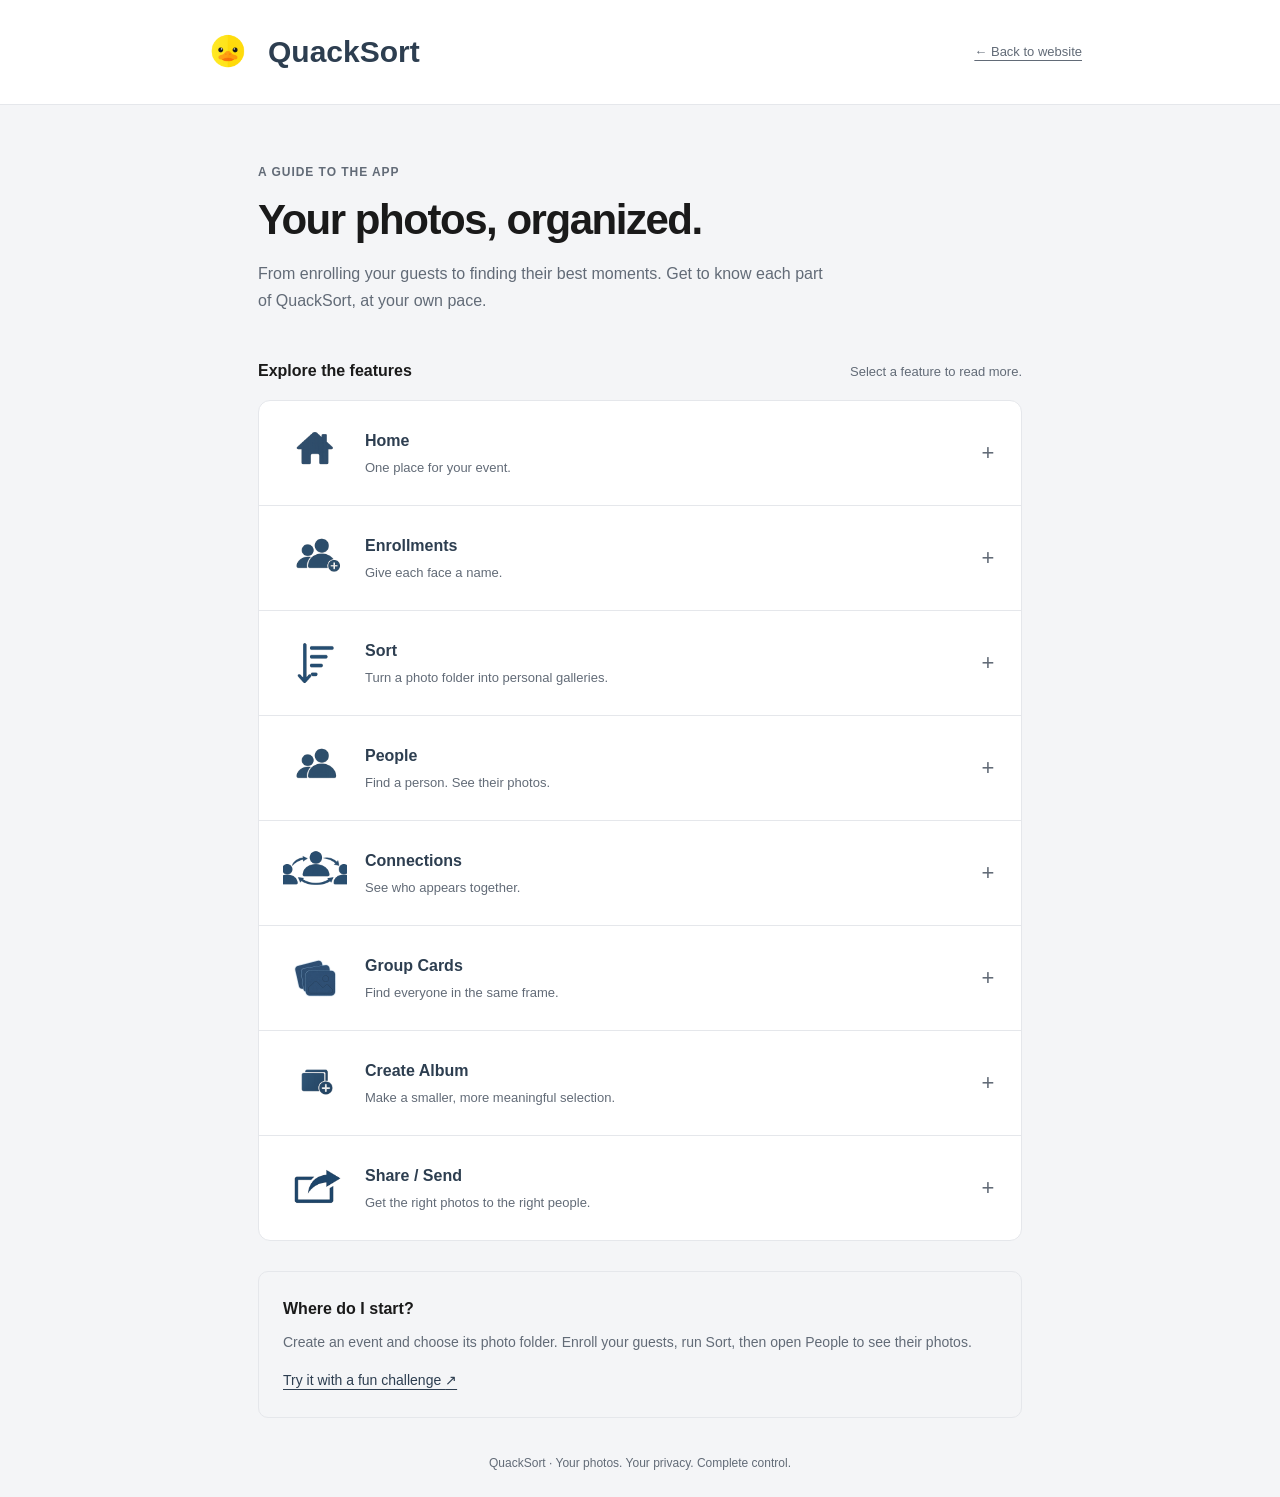
==== features.html @ 6c2e8587 "major changes in know more about page" ====
<!DOCTYPE html>
<html lang="en">
<head>
  <meta charset="utf-8">
  <meta name="viewport" content="width=device-width, initial-scale=1">
  <title>Features · QuackSort</title>
  <meta name="description" content="A simple guide to enrolling people, sorting event photos, finding groups, creating albums, and sharing with QuackSort.">
  <link rel="icon" href="QuackSort.png" type="image/png">
  <link rel="stylesheet" href="features.css">
</head>
<body>
<header class="topbar"><nav aria-label="Main navigation"><a class="brand" href="index.html"><img src="QuackSort.png" alt=""><span>QuackSort</span></a><a class="back" href="index.html">← Back to website</a></nav></header>
<main>
  <header class="intro"><p class="eyebrow">A guide to the app</p><h1>Your photos, organized.</h1><p>From enrolling your guests to finding their best moments. Get to know each part of QuackSort, at your own pace.</p></header>
  <section aria-labelledby="features-heading">
    <div class="section-heading"><h2 id="features-heading">Explore the features</h2><p>Select a feature to read more.</p></div>
    <div class="feature-list">
      <details class="feature" name="features" id="home">
        <summary><img class="feature-icon" src="resources/q_home.png" alt=""><span class="feature-label"><strong>Home</strong><span>One place for your event.</span></span><span class="indicator" aria-hidden="true"></span></summary>
        <div class="description"><p>Create or select an event and choose its photo folder. Home also gives you access to event registration and the enrollment link.</p><ol><li>Select the event you want to work on.</li><li>Set the Event Directory to the folder containing its photos.</li><li>Register the event for online enrollment, if you want guests to sign up through a link.</li></ol></div>
      </details>
      <details class="feature" name="features" id="enroll">
        <summary><img class="feature-icon" src="resources/q_enroll.png" alt=""><span class="feature-label"><strong>Enrollments</strong><span>Give each face a name.</span></span><span class="indicator" aria-hidden="true"></span></summary>
        <div class="description"><p>Enroll people so QuackSort knows who to look for in your event photos. Guests can also register through an enrollment link.</p><ol><li>Add a person with their details and a clear face photo.</li><li>Share the enrollment link when guests need to register themselves.</li><li>Use Sync Enrollments to bring their registrations into the selected event.</li></ol><figure class="example"><div class="example-images"><img src="challenges/images/maya.svg" alt="Illustrated example guest Maya" loading="lazy"><img src="challenges/images/alex.svg" alt="Illustrated example guest Alex" loading="lazy"><img src="challenges/images/leo.svg" alt="Illustrated example guest Leo" loading="lazy"></div><figcaption>Example guests from the challenge. Your event uses your own guests’ photos.</figcaption></figure></div>
      </details>
      <details class="feature" name="features" id="sort">
        <summary><img class="feature-icon" src="resources/q_sort.png" alt=""><span class="feature-label"><strong>Sort</strong><span>Turn a photo folder into personal galleries.</span></span><span class="indicator" aria-hidden="true"></span></summary>
        <div class="description"><p>QuackSort matches enrolled faces and organizes matching photos into folders for each person. A group photo can appear in more than one person’s folder.</p><ol><li>Enroll your guests and choose your event photo folder.</li><li>Start Sort and let the app find matching faces.</li><li>Review the person-wise results. Use Auto Sort to process incoming photos automatically.</li></ol><figure class="demo"><video muted loop playsinline controls preload="none" poster="resources/demos/sort.webp" aria-label="Photo sorting demonstration"><source src="resources/demos/sort.mp4" type="video/mp4"><a href="resources/demos/sort.mp4">Watch the demonstration</a></video></figure></div>
      </details>
      <details class="feature" name="features" id="people">
        <summary><img class="feature-icon" src="resources/q_people.png" alt=""><span class="feature-label"><strong>People</strong><span>Find a person. See their photos.</span></span><span class="indicator" aria-hidden="true"></span></summary>
        <div class="description"><p>Browse the people enrolled in your event, open their galleries, and manage their details.</p><ol><li>Search for the person you need.</li><li>Open their gallery to review the photos matched to them.</li></ol><figure class="demo"><video muted loop playsinline controls preload="none" poster="resources/demos/people.webp" aria-label="People and personal gallery demonstration"><source src="resources/demos/people.mp4" type="video/mp4"><a href="resources/demos/people.mp4">Watch the demonstration</a></video></figure></div>
      </details>
      <details class="feature" name="features" id="connections">
        <summary><img class="feature-icon" src="resources/q_connection.png" alt=""><span class="feature-label"><strong>Connections</strong><span>See who appears together.</span></span><span class="indicator" aria-hidden="true"></span></summary>
        <div class="description"><p>Explore a graph of people who share photos. Connections help you find moments featuring a particular pair of people.</p><ol><li>Select a connection between two people in the graph.</li><li>Review the photos they appear in together in the image panel.</li></ol><figure class="demo"><video muted loop playsinline controls preload="none" poster="resources/demos/connections.webp" aria-label="Connections graph demonstration"><source src="resources/demos/connections.mp4" type="video/mp4"><a href="resources/demos/connections.mp4">Watch the demonstration</a></video></figure></div>
      </details>
      <details class="feature" name="features" id="groups">
        <summary><img class="feature-icon" src="resources/q_group_cards.png" alt=""><span class="feature-label"><strong>Group Cards</strong><span>Find everyone in the same frame.</span></span><span class="indicator" aria-hidden="true"></span></summary>
        <div class="description"><p>Find photos containing everyone you select. Use it to look for a family photo, a group of friends, or a particular combination of guests.</p><ol><li>Select one or more people.</li><li>Review photos that include all selected people.</li><li>Change your selection to explore a different group.</li></ol><figure class="demo"><video muted loop playsinline controls preload="none" poster="resources/demos/group-cards.webp" aria-label="Group Cards selection demonstration"><source src="resources/demos/group-cards.mp4" type="video/mp4"><a href="resources/demos/group-cards.mp4">Watch the demonstration</a></video></figure></div>
      </details>
      <details class="feature" name="features" id="album">
        <summary><img class="feature-icon" src="resources/q_create.png" alt=""><span class="feature-label"><strong>Create Album</strong><span>Make a smaller, more meaningful selection.</span></span><span class="indicator" aria-hidden="true"></span></summary>
        <div class="description"><p>Build an album from your photo collection. Choose the approach that fits what you want to make.</p><ol><li><strong>Regular Album:</strong> create a curated selection of strong photos from a source folder.</li><li><strong>Concept Album:</strong> use reference images to find photos matching visual themes.</li><li>Review the selection before sharing it.</li></ol><figure class="demo"><video muted loop playsinline controls preload="none" poster="resources/demos/albums.webp" aria-label="Regular and Concept Album demonstration"><source src="resources/demos/albums.mp4" type="video/mp4"><a href="resources/demos/albums.mp4">Watch the demonstration</a></video></figure></div>
      </details>
      <details class="feature" name="features" id="share">
        <summary><img class="feature-icon" src="resources/q_share_enrollment_link.png" alt=""><span class="feature-label"><strong>Share / Send</strong><span>Get the right photos to the right people.</span></span><span class="indicator" aria-hidden="true"></span></summary>
        <div class="description"><p>Share selected folders through the app’s QuackShare or Google Drive options.</p><ol><li>Choose the folder you want to share.</li><li>Select a sharing option and follow its setup steps.</li></ol><p>Face matching runs on your device. Online enrollment and sharing use the online services you choose.</p></div>
      </details>
    </div>
  </section>
  <aside class="getting-started"><h2>Where do I start?</h2><p>Create an event and choose its photo folder. Enroll your guests, run Sort, then open People to see their photos.</p><a href="challenges/">Try it with a fun challenge <span aria-hidden="true">↗</span></a></aside>
  <footer>QuackSort · Your photos. Your privacy. Complete control.</footer>
</main>
<script>
  // Also enforce a single open feature in browsers without named-details support.
  document.querySelectorAll('.feature').forEach(feature => {
    feature.addEventListener('toggle', () => {
      if (feature.open) document.querySelectorAll('.feature').forEach(other => {
        if (other !== feature) other.open = false;
      });
    });
  });
  const reducedMotion = window.matchMedia('(prefers-reduced-motion: reduce)');
  const videos = [...document.querySelectorAll('.demo video')];
  function syncDemo(video) {
    if (!video.closest('details').open || document.hidden || reducedMotion.matches) {
      video.pause();
    } else {
      video.play().catch(() => { /* Native controls remain available if autoplay is blocked. */ });
    }
  }
  videos.forEach(video => {
    video.closest('details').addEventListener('toggle', () => {
      if (!video.closest('details').open) { video.pause(); video.currentTime = 0; }
      else syncDemo(video);
    });
  });
  document.addEventListener('visibilitychange', () => videos.forEach(syncDemo));
  reducedMotion.addEventListener('change', () => videos.forEach(syncDemo));
</script>
</body>
</html>
---- features.css ----
:root { color-scheme: light; --background: #f4f5f7; --ink: #1a1a1a; --muted: #626b77; --line: #e5e7eb; --accent: #2d3e50; }
* { box-sizing: border-box; }
body { margin: 0; background: var(--background); color: var(--ink); font: 15px/1.65 Inter, -apple-system, BlinkMacSystemFont, "Segoe UI", sans-serif; }
a { color: var(--accent); text-underline-offset: 4px; }
a:focus-visible, summary:focus-visible { outline: 3px solid #0085af; outline-offset: 5px; border-radius: 5px; }
.topbar { background: #fff; border-bottom: 1px solid var(--line); }
nav { max-width: 940px; margin: auto; padding: 18px 28px; display: flex; align-items: center; justify-content: space-between; gap: 20px; }
.brand { display: flex; align-items: center; gap: 10px; text-decoration: none; font-weight: 650; font-size: 30px; }
.brand img { width: 60px; height: 68px; object-fit: contain; }
.back { font-size: 13px; color: var(--muted); }
main { max-width: 820px; margin: auto; padding: 58px 28px 24px; }
.intro { margin-bottom: 44px; max-width: 580px; }
.eyebrow { color: var(--muted); font-size: 12px; font-weight: 600; letter-spacing: .08em; text-transform: uppercase; margin: 0 0 12px; }
h1 { font-size: clamp(30px, 5vw, 42px); font-weight: 650; line-height: 1.2; letter-spacing: -.035em; margin: 0 0 16px; }
.intro > p:last-child { color: var(--muted); font-size: 16px; margin: 0; }
h2 { font-size: 16px; font-weight: 600; margin: 0; }
.section-heading { margin-bottom: 16px; display: flex; justify-content: space-between; align-items: baseline; gap: 12px; }
.section-heading p { margin: 0; color: var(--muted); font-size: 13px; }
.feature-list { border: 1px solid var(--line); border-radius: 12px; background: white; overflow: hidden; }
.feature + .feature { border-top: 1px solid var(--line); }
summary { display: flex; align-items: center; gap: 18px; padding: 20px 24px; cursor: pointer; list-style: none; }
summary::-webkit-details-marker { display: none; }
summary:hover { background: #fafbfc; }
summary:focus-visible { outline-offset: -4px; }
.feature-icon { width: 64px; height: 64px; object-fit: contain; flex-shrink: 0; }
.feature-label { display: grid; gap: 2px; flex: 1; }
.feature-label strong { font-size: 16px; font-weight: 600; color: var(--accent); }
.feature-label > span { color: var(--muted); font-size: 13px; }
.indicator { width: 18px; text-align: center; color: var(--muted); font-size: 22px; font-weight: 300; }
.indicator::before { content: '+'; }
details[open] .indicator::before { content: '−'; }
.description { padding: 0 24px 26px 106px; }
.description > p { margin: 0 0 16px; }
ol { margin: 0; padding-left: 20px; color: var(--muted); font-size: 14px; }
li + li { margin-top: 6px; }
.example { margin: 22px 0 0; padding-top: 20px; border-top: 1px solid var(--line); }
.example-images { display: flex; gap: 10px; }
.example-images img { width: calc((100% - 20px) / 3); height: 92px; object-fit: cover; border-radius: 6px; background: var(--background); }
figcaption { color: var(--muted); font-size: 11px; margin-top: 9px; }
.getting-started { margin-top: 30px; padding: 24px; border: 1px solid var(--line); border-radius: 10px; }
.getting-started p { color: var(--muted); margin: 8px 0 14px; font-size: 14px; }
.getting-started a { font-size: 14px; }
footer { padding-top: 36px; color: var(--muted); font-size: 12px; text-align: center; }
@media (max-width: 540px) {
  nav { padding: 14px 20px; } .brand { font-size: 25px; gap: 6px; } .brand img { width: 48px; height: 56px; } .back { font-size: 12px; }
  main { padding: 36px 16px 22px; } .intro { margin-bottom: 32px; }
  .section-heading { display: block; } .section-heading p { margin-top: 4px; }
  summary { padding: 18px 16px; gap: 12px; } .feature-icon { width: 52px; height: 52px; }
  .description { padding: 0 20px 24px; } .example-images img { height: 74px; }
}

.demo { margin: 24px 0 0; }
.demo video { display: block; width: 100%; height: auto; aspect-ratio: 1280 / 752; background: #f4f5f7; border: 1px solid var(--line); border-radius: 8px; }
.demo figcaption { font-size: 12px; line-height: 1.6; }
@media (max-width: 380px) { nav { gap: 10px; padding-inline: 16px; } .brand { font-size: 22px; } .brand img { width: 40px; height: 48px; } }
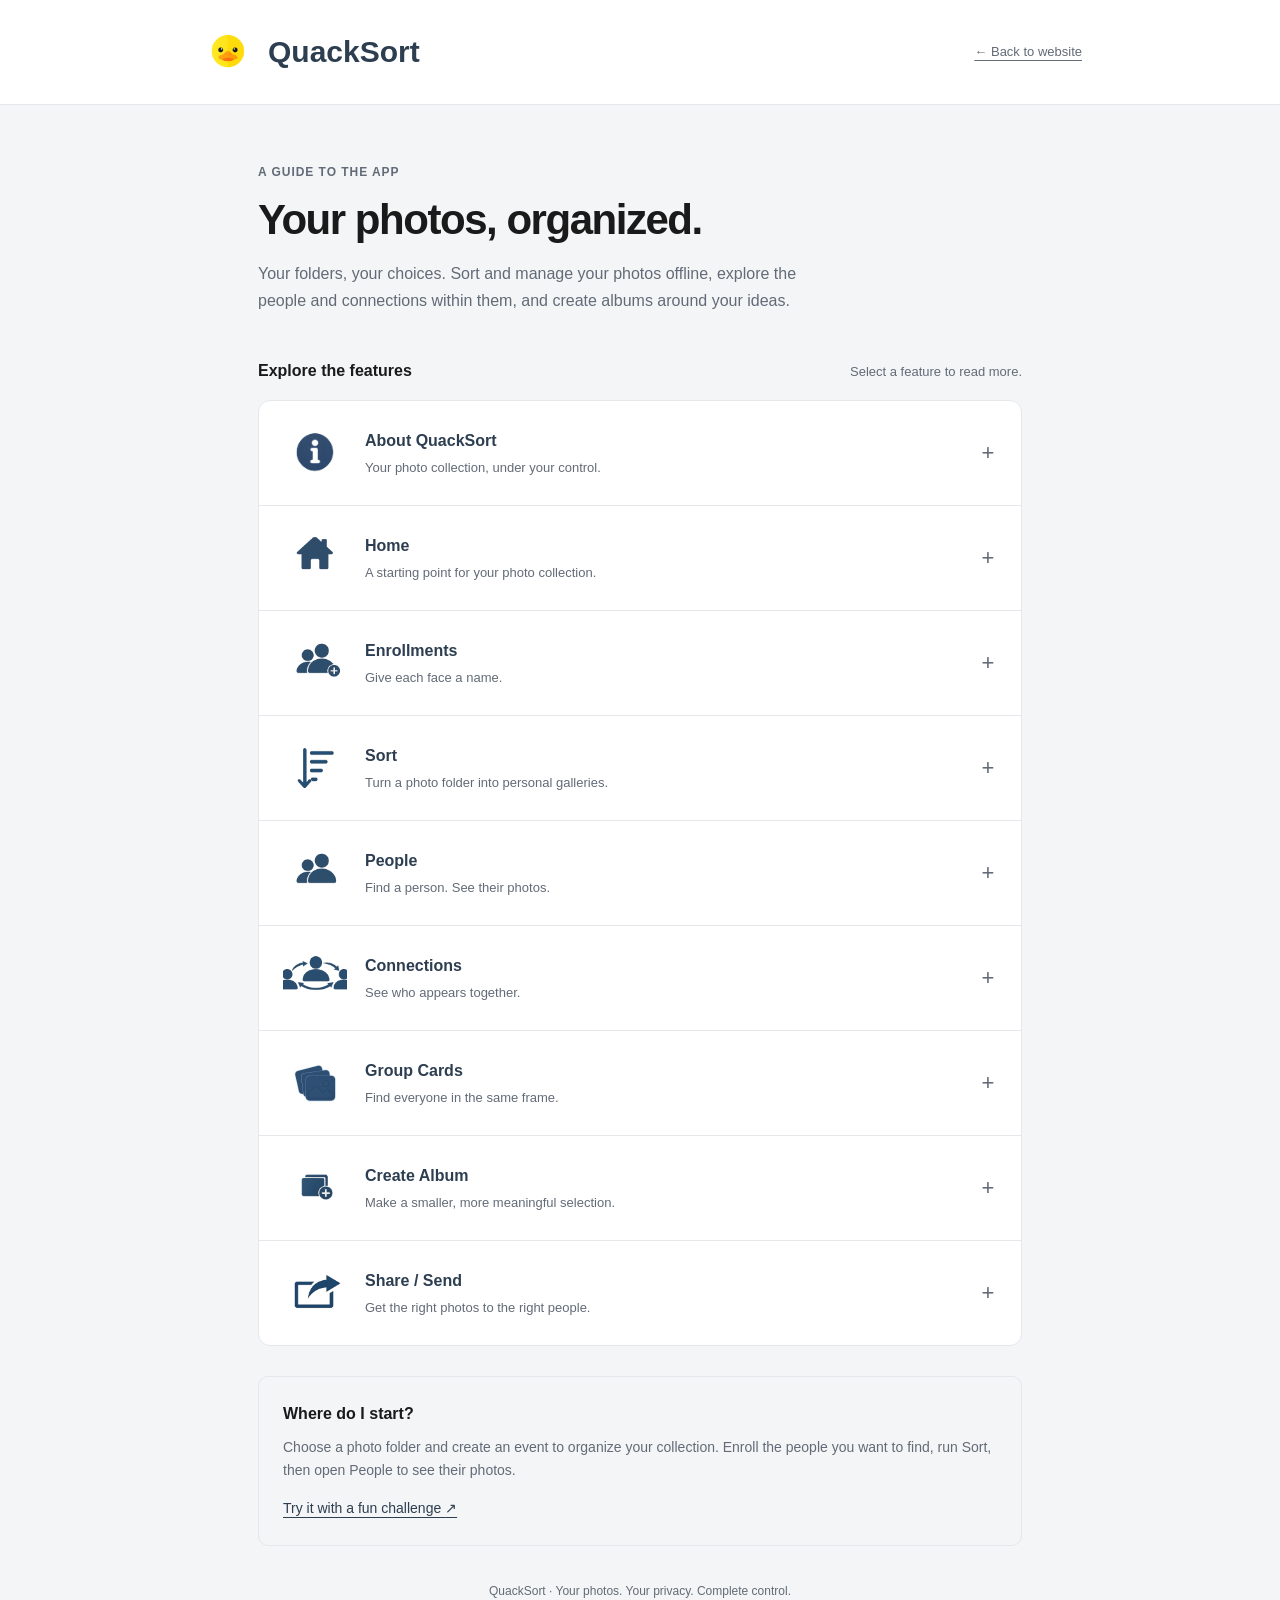
==== commit 4445b663: "major changes in know more about page" ====
--- a/features.html
+++ b/features.html
@@ -4,32 +4,36 @@
   <meta charset="utf-8">
   <meta name="viewport" content="width=device-width, initial-scale=1">
   <title>Features · QuackSort</title>
-  <meta name="description" content="A simple guide to enrolling people, sorting event photos, finding groups, creating albums, and sharing with QuackSort.">
+  <meta name="description" content="Sort and manage your photos offline with QuackSort. Choose your folders, explore connections between people, create themed albums, and share when you choose.">
   <link rel="icon" href="QuackSort.png" type="image/png">
   <link rel="stylesheet" href="features.css">
 </head>
 <body>
 <header class="topbar"><nav aria-label="Main navigation"><a class="brand" href="index.html"><img src="QuackSort.png" alt=""><span>QuackSort</span></a><a class="back" href="index.html">← Back to website</a></nav></header>
 <main>
-  <header class="intro"><p class="eyebrow">A guide to the app</p><h1>Your photos, organized.</h1><p>From enrolling your guests to finding their best moments. Get to know each part of QuackSort, at your own pace.</p></header>
+  <header class="intro"><p class="eyebrow">A guide to the app</p><h1>Your photos, organized.</h1><p>Your folders, your choices. Sort and manage your photos offline, explore the people and connections within them, and create albums around your ideas.</p></header>
   <section aria-labelledby="features-heading">
     <div class="section-heading"><h2 id="features-heading">Explore the features</h2><p>Select a feature to read more.</p></div>
     <div class="feature-list">
+      <details class="feature" name="features" id="about">
+        <summary><img class="feature-icon" src="resources/q_info.png" alt=""><span class="feature-label"><strong>About QuackSort</strong><span>Your photo collection, under your control.</span></span><span class="indicator" aria-hidden="true"></span></summary>
+        <div class="description"><p>QuackSort gives you the freedom to choose which photos to sort and where to keep them. Sorting and photo management run offline on your device, without uploading your photos to the cloud for processing.</p><p>Choose your folders, organize photos by person, and explore a connection graph to see who appears together. Find shared photos of pairs or any combination of people, then build albums around themes and ideas.</p><p>Online features are optional. Use online enrollment or share photos through QuackShare or Google Drive when you choose, with those services handling the information you send through them.</p></div>
+      </details>
       <details class="feature" name="features" id="home">
-        <summary><img class="feature-icon" src="resources/q_home.png" alt=""><span class="feature-label"><strong>Home</strong><span>One place for your event.</span></span><span class="indicator" aria-hidden="true"></span></summary>
-        <div class="description"><p>Create or select an event and choose its photo folder. Home also gives you access to event registration and the enrollment link.</p><ol><li>Select the event you want to work on.</li><li>Set the Event Directory to the folder containing its photos.</li><li>Register the event for online enrollment, if you want guests to sign up through a link.</li></ol></div>
+        <summary><img class="feature-icon" src="resources/q_home.png" alt=""><span class="feature-label"><strong>Home</strong><span>A starting point for your photo collection.</span></span><span class="indicator" aria-hidden="true"></span></summary>
+        <div class="description"><p>Choose the photo collection you want to organize. QuackSort uses an event to group your work, whether it is an everyday photo folder, a family collection, a trip, or an occasion. Home also gives you access to optional online registration and the enrollment link.</p><ol><li>Create or select an event for the collection you want to work on.</li><li>Set the Event Directory to the folder containing its photos.</li><li>Register the event for online enrollment, if you want people to enroll through a link.</li></ol></div>
       </details>
       <details class="feature" name="features" id="enroll">
         <summary><img class="feature-icon" src="resources/q_enroll.png" alt=""><span class="feature-label"><strong>Enrollments</strong><span>Give each face a name.</span></span><span class="indicator" aria-hidden="true"></span></summary>
-        <div class="description"><p>Enroll people so QuackSort knows who to look for in your event photos. Guests can also register through an enrollment link.</p><ol><li>Add a person with their details and a clear face photo.</li><li>Share the enrollment link when guests need to register themselves.</li><li>Use Sync Enrollments to bring their registrations into the selected event.</li></ol><figure class="example"><div class="example-images"><img src="challenges/images/maya.svg" alt="Illustrated example guest Maya" loading="lazy"><img src="challenges/images/alex.svg" alt="Illustrated example guest Alex" loading="lazy"><img src="challenges/images/leo.svg" alt="Illustrated example guest Leo" loading="lazy"></div><figcaption>Example guests from the challenge. Your event uses your own guests’ photos.</figcaption></figure></div>
+        <div class="description"><p>Enroll people so QuackSort knows who to look for in your photos. People can also register through an enrollment link.</p><ol><li>Add a person with their details and a clear face photo.</li><li>Share the enrollment link when people want to register themselves.</li><li>Use Sync Enrollments to bring their registrations into the selected event.</li></ol><figure class="example"><div class="example-images"><img src="challenges/images/maya.svg" alt="Illustrated example guest Maya" loading="lazy"><img src="challenges/images/alex.svg" alt="Illustrated example guest Alex" loading="lazy"><img src="challenges/images/leo.svg" alt="Illustrated example guest Leo" loading="lazy"></div></figure></div>
       </details>
       <details class="feature" name="features" id="sort">
         <summary><img class="feature-icon" src="resources/q_sort.png" alt=""><span class="feature-label"><strong>Sort</strong><span>Turn a photo folder into personal galleries.</span></span><span class="indicator" aria-hidden="true"></span></summary>
-        <div class="description"><p>QuackSort matches enrolled faces and organizes matching photos into folders for each person. A group photo can appear in more than one person’s folder.</p><ol><li>Enroll your guests and choose your event photo folder.</li><li>Start Sort and let the app find matching faces.</li><li>Review the person-wise results. Use Auto Sort to process incoming photos automatically.</li></ol><figure class="demo"><video muted loop playsinline controls preload="none" poster="resources/demos/sort.webp" aria-label="Photo sorting demonstration"><source src="resources/demos/sort.mp4" type="video/mp4"><a href="resources/demos/sort.mp4">Watch the demonstration</a></video></figure></div>
+        <div class="description"><p>QuackSort matches enrolled faces and organizes matching photos into folders for each person. A group photo can appear in more than one person’s folder.</p><ol><li>Enroll the people you want to find and choose the photo folder to sort.</li><li>Start Sort and let the app find matching faces.</li><li>Review the person-wise results. Use Auto Sort to process incoming photos automatically.</li></ol><figure class="demo"><video muted loop playsinline controls preload="none" poster="resources/demos/sort.webp" aria-label="Photo sorting demonstration"><source src="resources/demos/sort.mp4" type="video/mp4"><a href="resources/demos/sort.mp4">Watch the demonstration</a></video></figure></div>
       </details>
       <details class="feature" name="features" id="people">
         <summary><img class="feature-icon" src="resources/q_people.png" alt=""><span class="feature-label"><strong>People</strong><span>Find a person. See their photos.</span></span><span class="indicator" aria-hidden="true"></span></summary>
-        <div class="description"><p>Browse the people enrolled in your event, open their galleries, and manage their details.</p><ol><li>Search for the person you need.</li><li>Open their gallery to review the photos matched to them.</li></ol><figure class="demo"><video muted loop playsinline controls preload="none" poster="resources/demos/people.webp" aria-label="People and personal gallery demonstration"><source src="resources/demos/people.mp4" type="video/mp4"><a href="resources/demos/people.mp4">Watch the demonstration</a></video></figure></div>
+        <div class="description"><p>Browse the people enrolled in your selected collection, open their galleries, and manage their details.</p><ol><li>Search for the person you need.</li><li>Open their gallery to review the photos matched to them.</li></ol><figure class="demo"><video muted loop playsinline controls preload="none" poster="resources/demos/people.webp" aria-label="People and personal gallery demonstration"><source src="resources/demos/people.mp4" type="video/mp4"><a href="resources/demos/people.mp4">Watch the demonstration</a></video></figure></div>
       </details>
       <details class="feature" name="features" id="connections">
         <summary><img class="feature-icon" src="resources/q_connection.png" alt=""><span class="feature-label"><strong>Connections</strong><span>See who appears together.</span></span><span class="indicator" aria-hidden="true"></span></summary>
@@ -37,7 +41,7 @@
       </details>
       <details class="feature" name="features" id="groups">
         <summary><img class="feature-icon" src="resources/q_group_cards.png" alt=""><span class="feature-label"><strong>Group Cards</strong><span>Find everyone in the same frame.</span></span><span class="indicator" aria-hidden="true"></span></summary>
-        <div class="description"><p>Find photos containing everyone you select. Use it to look for a family photo, a group of friends, or a particular combination of guests.</p><ol><li>Select one or more people.</li><li>Review photos that include all selected people.</li><li>Change your selection to explore a different group.</li></ol><figure class="demo"><video muted loop playsinline controls preload="none" poster="resources/demos/group-cards.webp" aria-label="Group Cards selection demonstration"><source src="resources/demos/group-cards.mp4" type="video/mp4"><a href="resources/demos/group-cards.mp4">Watch the demonstration</a></video></figure></div>
+        <div class="description"><p>Find photos containing everyone you select. Use it to look for a family photo, a group of friends, or a particular combination of people.</p><ol><li>Select one or more people.</li><li>Review photos that include all selected people.</li><li>Change your selection to explore a different group.</li></ol><figure class="demo"><video muted loop playsinline controls preload="none" poster="resources/demos/group-cards.webp" aria-label="Group Cards selection demonstration"><source src="resources/demos/group-cards.mp4" type="video/mp4"><a href="resources/demos/group-cards.mp4">Watch the demonstration</a></video></figure></div>
       </details>
       <details class="feature" name="features" id="album">
         <summary><img class="feature-icon" src="resources/q_create.png" alt=""><span class="feature-label"><strong>Create Album</strong><span>Make a smaller, more meaningful selection.</span></span><span class="indicator" aria-hidden="true"></span></summary>
@@ -49,7 +53,7 @@
       </details>
     </div>
   </section>
-  <aside class="getting-started"><h2>Where do I start?</h2><p>Create an event and choose its photo folder. Enroll your guests, run Sort, then open People to see their photos.</p><a href="challenges/">Try it with a fun challenge <span aria-hidden="true">↗</span></a></aside>
+  <aside class="getting-started"><h2>Where do I start?</h2><p>Choose a photo folder and create an event to organize your collection. Enroll the people you want to find, run Sort, then open People to see their photos.</p><a href="challenges/">Try it with a fun challenge <span aria-hidden="true">↗</span></a></aside>
   <footer>QuackSort · Your photos. Your privacy. Complete control.</footer>
 </main>
 <script>
